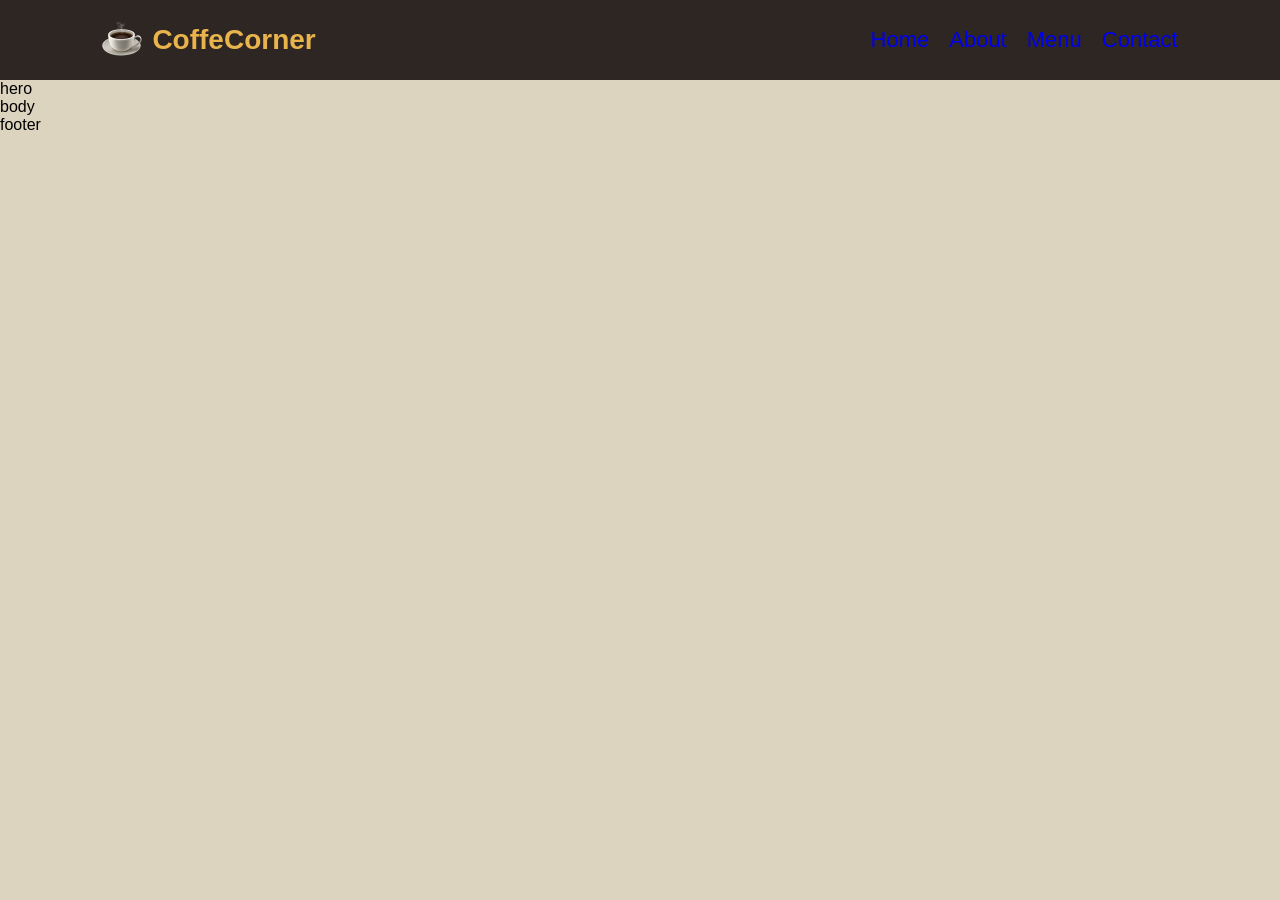
==== index.html @ d04063a1 "coffee-webapp-practise" ====
<!DOCTYPE html>
<html lang="en">

<head>
    <meta charset="UTF-8">
    <meta name="viewport" content="width=device-width, initial-scale=1.0">
    <title>Noman</title>
    <link rel="stylesheet" href="./public/style.css">
</head>

<body>
    <nav class="nav-content">
        <div class="logo">
            <img src="./image/cup.png" alt="CUP">
            <h2>CoffeCorner</h2>
        </div>
        <ul class="nav-menu">
            <li><a href="#">Home</a></li>
            <li><a href="#">About</a></li>
            <li><a href="#">Menu</a></li>
            <li><a href="#">Contact</a></li>
        </ul>
    </nav>
    <header>
        hero
    </header>
    <main>
        body
    </main>
    <footer>
        footer
    </footer>
</body>

</html>
---- public/style.css ----
*{
    margin: 0;
    padding: 0;
}
body{
    background-color: #ddd4bf;
    font-family: Helvetica, sans-serif;
}
nav{
    display: flex;
    justify-content: space-between;
    align-items: center;
    padding: 20px 8%;
    background-color: #2E2622;

}
.logo{
    display: flex;
    align-items: center;
    gap: 10px;
}
.nav-menu{
    display: flex;
    justify-content: space-between;
    gap: 20px;
    align-items: center;
}
nav .nav-menu li{
    list-style: none;
    font-size: 22px;
}
nav .nav-menu li a{
    text-decoration: none;
}
.nav-content .logo h2{
    font-size: 28px;
    color: #E9B44C;
}
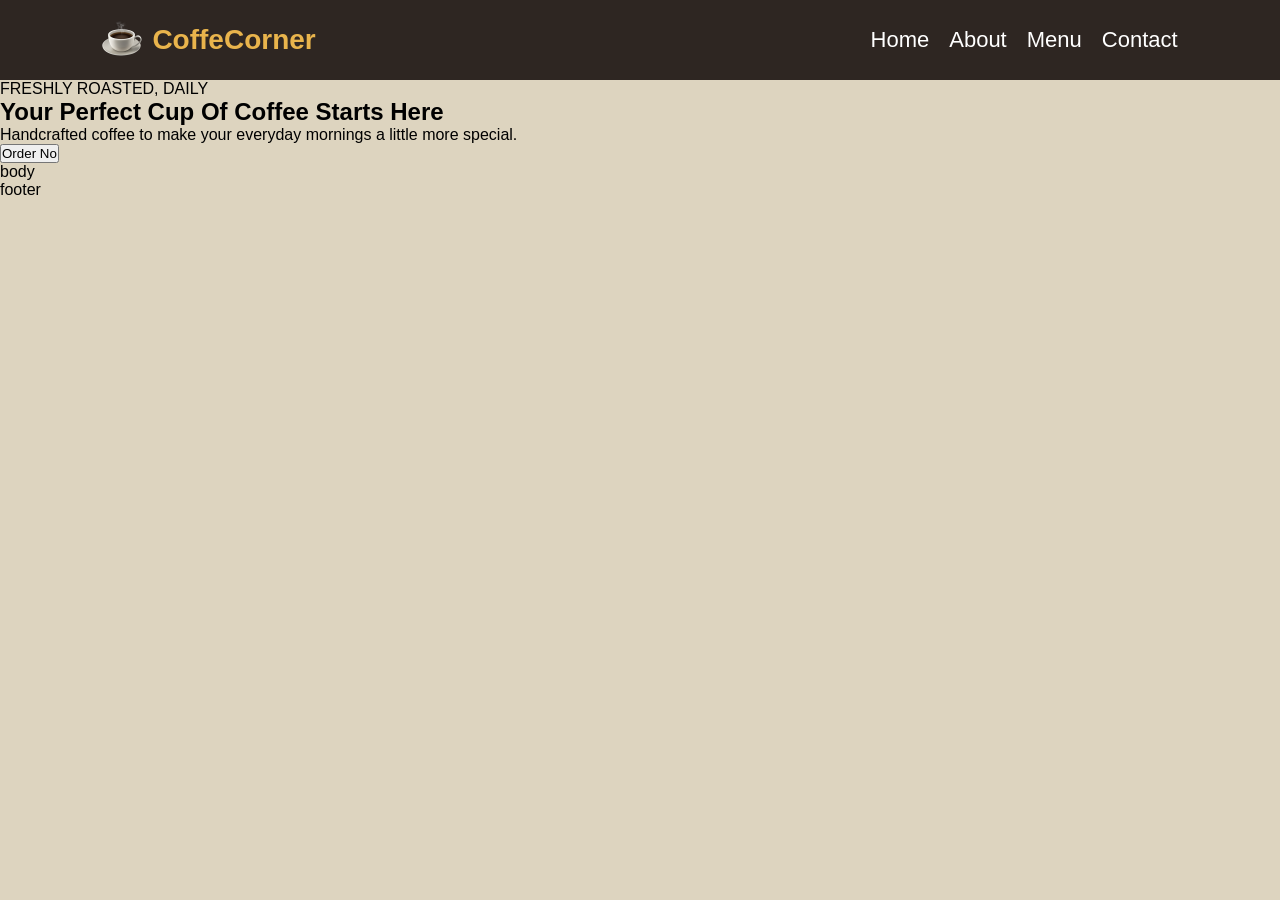
==== commit f7c40a86: "nav complete" ====
--- a/index.html
+++ b/index.html
@@ -22,7 +22,15 @@
         </ul>
     </nav>
     <header>
-        hero
+        <div class="hero-text">
+            <span>FRESHLY ROASTED, DAILY</span>
+            <h2>Your Perfect Cup Of Coffee
+                Starts Here</h2>
+                <p>Handcrafted coffee to make your everyday mornings a little more
+special.</p>
+<button>Order No</button>
+        </div>
+
     </header>
     <main>
         body
--- a/public/style.css
+++ b/public/style.css
@@ -31,8 +31,9 @@
 }
 nav .nav-menu li a{
     text-decoration: none;
+    color: white;
 }
-.nav-content .logo h2{
+nav .logo h2{
     font-size: 28px;
     color: #E9B44C;
 }
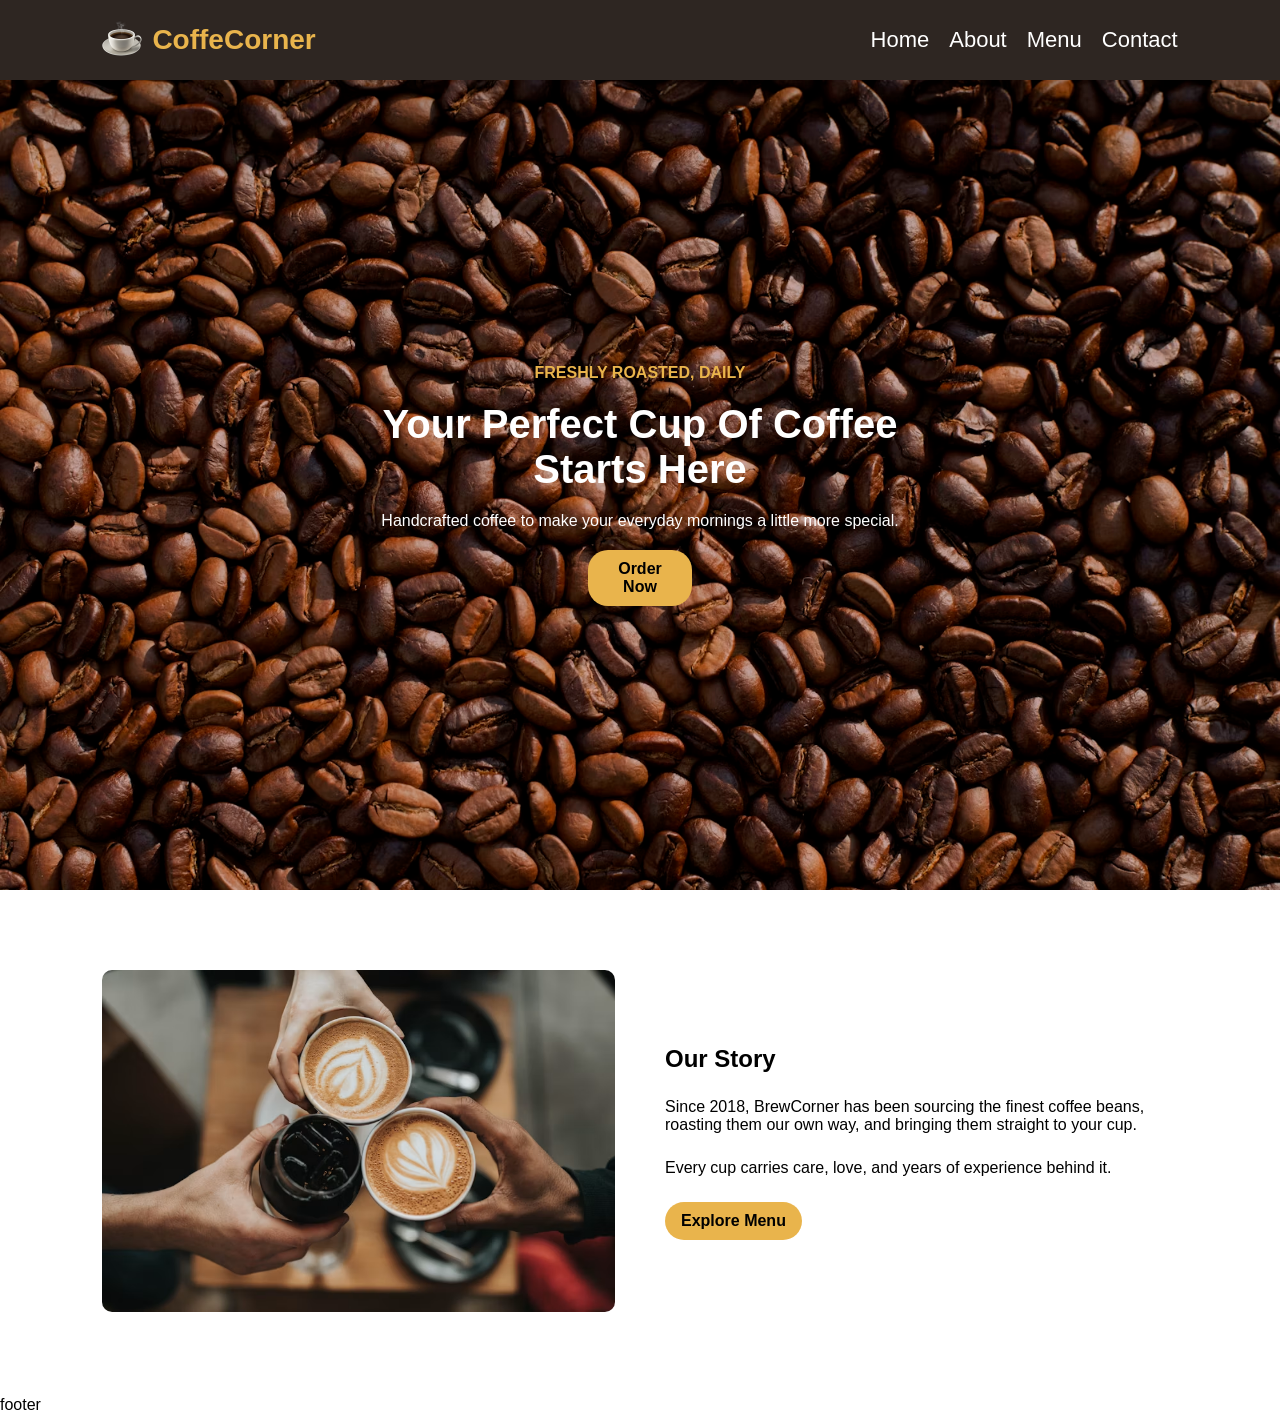
==== commit 712aa195: "box section complete" ====
--- a/index.html
+++ b/index.html
@@ -24,16 +24,29 @@
     <header>
         <div class="hero-text">
             <span>FRESHLY ROASTED, DAILY</span>
-            <h2>Your Perfect Cup Of Coffee
+            <h2>Your Perfect Cup Of Coffee <br>
                 Starts Here</h2>
-                <p>Handcrafted coffee to make your everyday mornings a little more
-special.</p>
-<button>Order No</button>
+            <p>Handcrafted coffee to make your everyday mornings a little more
+                special.</p>
+            <button class="btn">Order Now</button>
         </div>
 
     </header>
     <main>
-        body
+        <section>
+            <div class="box-content">
+                <div class="box-img">
+                    <img src="./image/our-story.avif" alt="">
+                </div>
+                <div class="box-text">
+                    <h2>Our Story</h2>
+                    <p>Since 2018, BrewCorner has been sourcing the finest coffee beans, roasting them
+                        our own way, and bringing them straight to your cup.</p>
+                    <p>Every cup carries care, love, and years of experience behind it.</p>
+                   <div> <button class="btn">Explore Menu</button></div>
+                </div>
+            </div>
+        </section>
     </main>
     <footer>
         footer
--- a/public/style.css
+++ b/public/style.css
@@ -1,39 +1,99 @@
-*{
-    margin: 0;
-    padding: 0;
+* {
+  margin: 0;
+  padding: 0;
 }
-body{
-    background-color: #ddd4bf;
-    font-family: Helvetica, sans-serif;
+body {
+  /* background-color: #ddd4bf; */
+  font-family: Helvetica, sans-serif;
 }
-nav{
-    display: flex;
-    justify-content: space-between;
-    align-items: center;
-    padding: 20px 8%;
-    background-color: #2E2622;
+nav {
+  display: flex;
+  justify-content: space-between;
+  align-items: center;
+  padding: 20px 8%;
+  background-color: #2e2622;
+}
+.logo {
+  display: flex;
+  align-items: center;
+  gap: 10px;
+}
+.nav-menu {
+  display: flex;
+  justify-content: space-between;
+  gap: 20px;
+  align-items: center;
+}
+nav .nav-menu li {
+  list-style: none;
+  font-size: 22px;
+}
+nav .nav-menu li a {
+  text-decoration: none;
+  color: white;
+}
+nav .logo h2 {
+  font-size: 28px;
+  color: #e9b44c;
+}
+.btn {
+  padding: 10px 16px;
+  border-radius: 20px;
+  border-style: none;
+  background-color: #e9b44c;
+  font-size: 16px;
+  font-weight: 700;
+  cursor: pointer;
+}
+/* hero section s */
+header {
+  background-image: url(../image/bg-image.avif);
+  height: 90vh;
+  background-size: cover;
+  background-repeat: no-repeat;
+  background-position: center;
+  display: grid;
+  align-items: center;
+}
+.hero-text {
+  display: grid;
+  justify-content: center;
+  color: white;
+  gap: 20px;
+  text-align: center;
+}
+header .hero-text span {
+  color: #e9b44c;
+  font-weight: 600;
+}
+header .hero-text h2 {
+  font-weight: 800;
+  font-size: 40px;
+}
+.hero-text button {
+  width: 20%;
+  margin-left: 40%;
+}
 
+section{
+    padding: 80px 8%;
 }
-.logo{
-    display: flex;
-    align-items: center;
-    gap: 10px;
+.box-content {
+  display: grid;
+  grid-template-columns: repeat(2, 1fr);
+  justify-content: center;
+  align-items: center;
+  gap: 50px;
 }
-.nav-menu{
-    display: flex;
-    justify-content: space-between;
-    gap: 20px;
-    align-items: center;
+
+.box-content .box-img img {
+  width: 100%;
+  border-radius: 10px;
 }
-nav .nav-menu li{
-    list-style: none;
-    font-size: 22px;
-}
-nav .nav-menu li a{
-    text-decoration: none;
-    color: white;
-}
-nav .logo h2{
-    font-size: 28px;
-    color: #E9B44C;
+.box-text {
+  display: flex;
+  flex-direction: column;
+  gap: 25px;
+  justify-content: start;
+  align-items: start;
 }
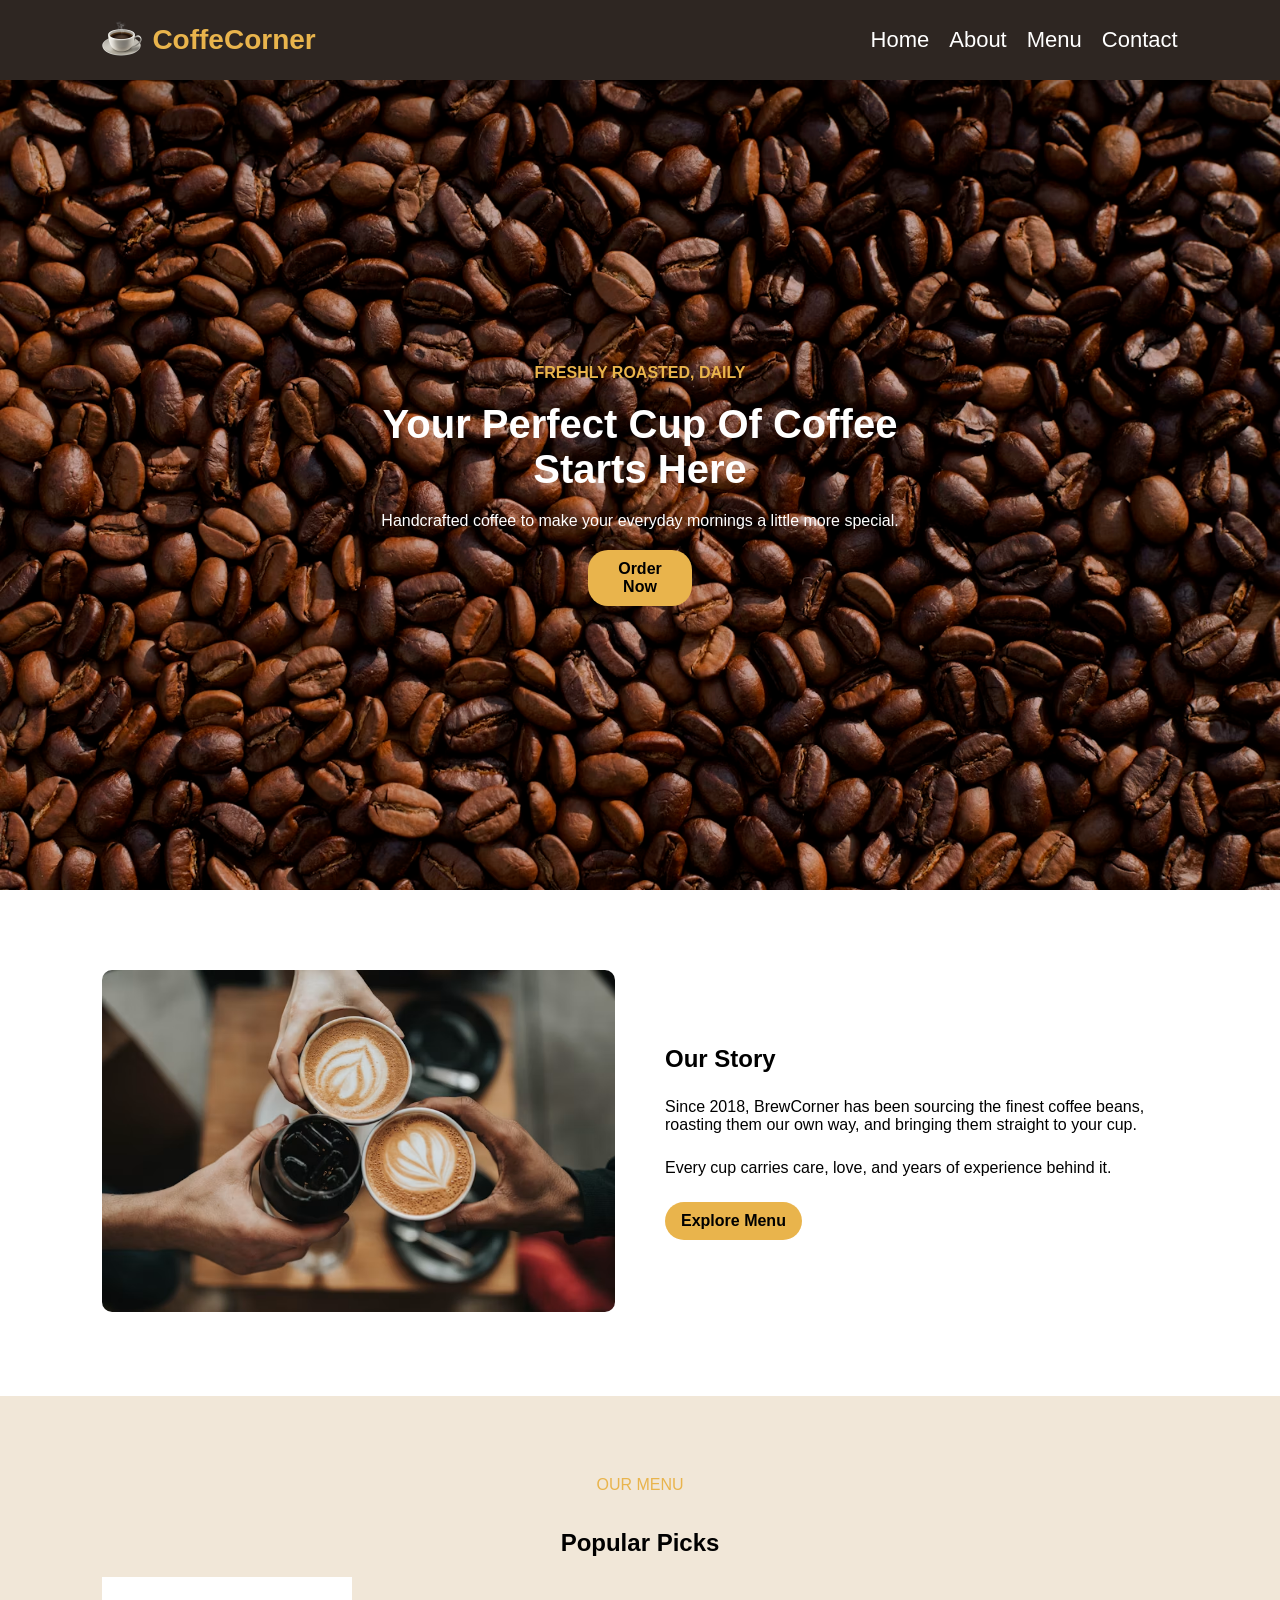
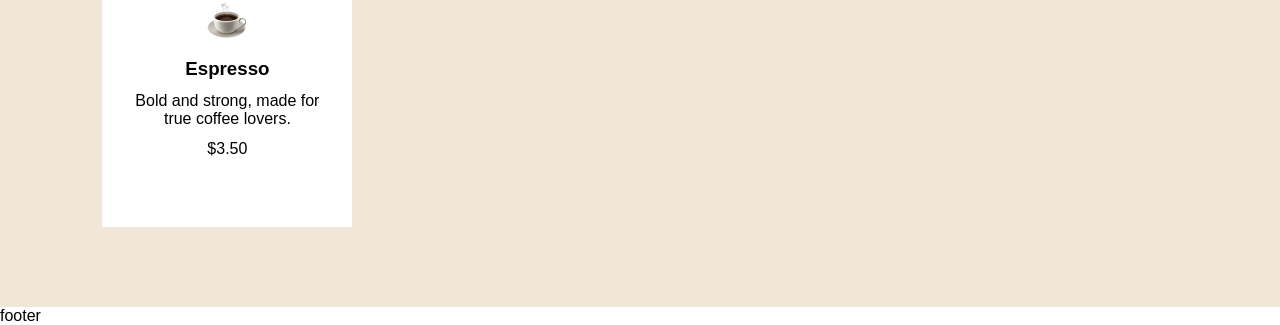
==== commit 5c10255a: "d make complete" ====
--- a/index.html
+++ b/index.html
@@ -43,10 +43,27 @@
                     <p>Since 2018, BrewCorner has been sourcing the finest coffee beans, roasting them
                         our own way, and bringing them straight to your cup.</p>
                     <p>Every cup carries care, love, and years of experience behind it.</p>
-                   <div> <button class="btn">Explore Menu</button></div>
+                    <div> <button class="btn">Explore Menu</button></div>
                 </div>
             </div>
         </section>
+        <div class="popular-section">
+            <section>
+                <div class="popular-text">
+                    <span>OUR MENU</span>
+                    <h2>Popular Picks</h2>
+                </div>
+                <div class="card">
+                    <div class="card-content">
+                        <img src="./image/cup.png" alt="Espresso">
+                        <h3>Espresso</h3>
+                        <p>Bold and strong, made for true
+                            coffee lovers.</p>
+                        <p>$3.50</p>
+                    </div>
+                </div>
+            </section>
+        </div>
     </main>
     <footer>
         footer
--- a/public/style.css
+++ b/public/style.css
@@ -96,4 +96,36 @@
   gap: 25px;
   justify-content: start;
   align-items: start;
+}
+
+/* Popular Section  */
+.popular-section{
+  background-color: #F1E7D8;
+}
+.popular-text{
+  text-align: center;
+}
+.popular-text span{
+  font-weight: 400;
+  color: #e9b44c;
+}
+.popular-text h2{
+  margin-top: 35px;
+  margin-bottom: 20px;
+}
+.card .card-content{
+  text-align: center;
+  padding: 25px;
+  background-color: #ffffff;
+  width: 200px;
+  height: 200px;
+}
+.card-content img{
+ padding-bottom: 12px;
+}
+.card-content h3{
+ padding-bottom: 12px;
+}
+.card-content p{
+ padding-bottom: 12px;
 }
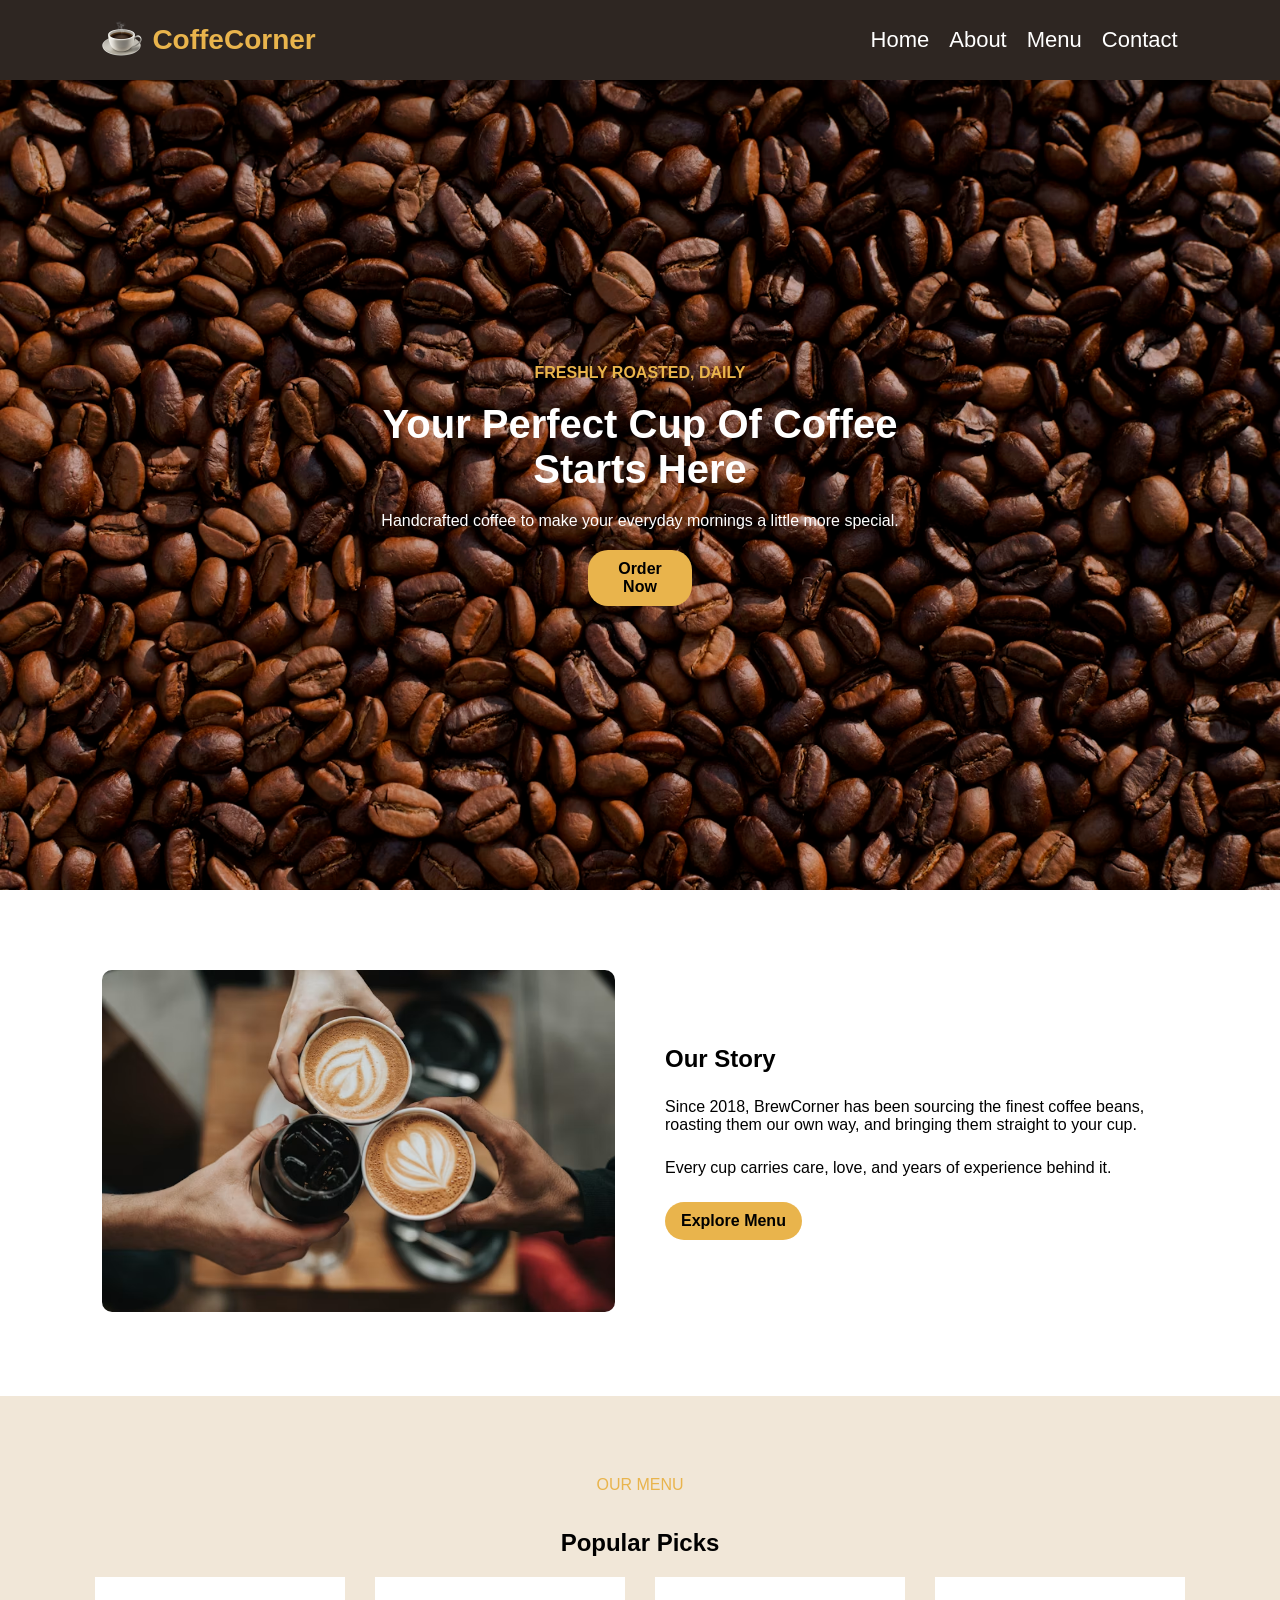
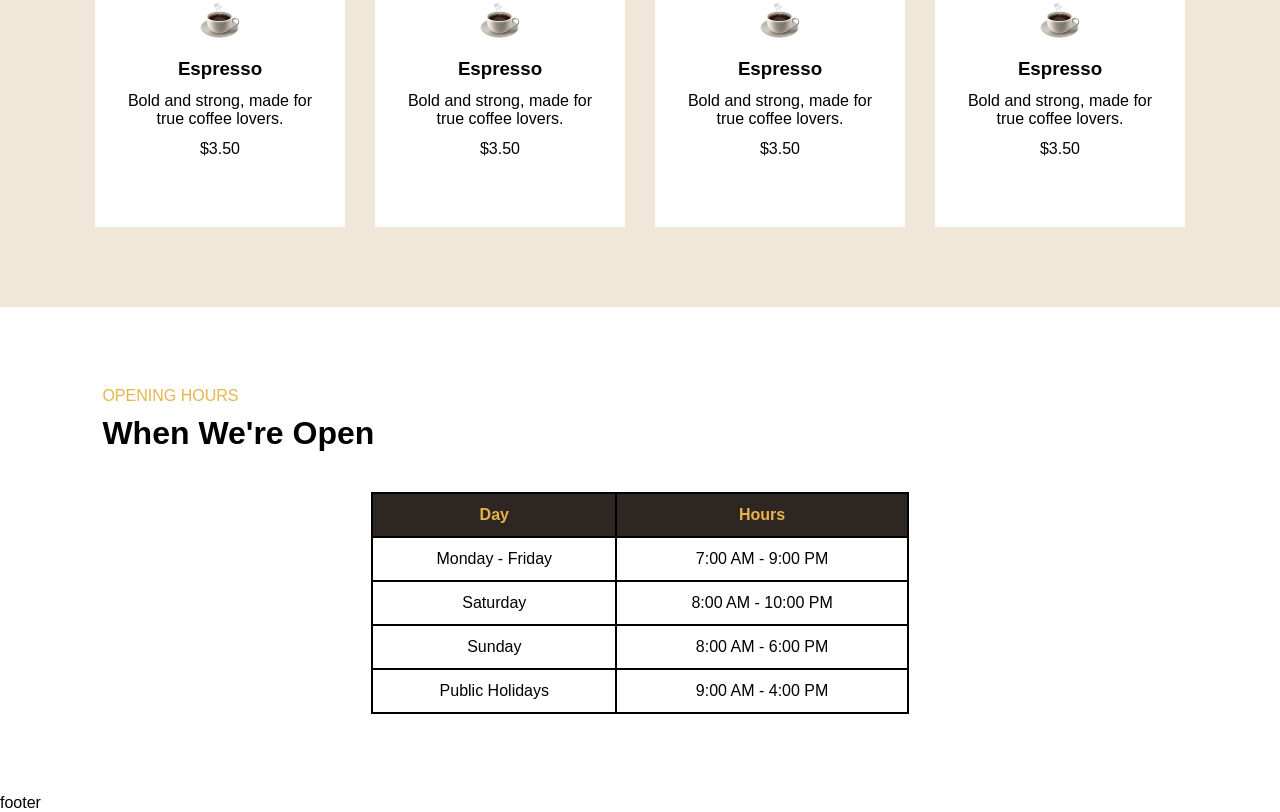
==== commit 780f625a: "table section created" ====
--- a/index.html
+++ b/index.html
@@ -61,9 +61,62 @@
                             coffee lovers.</p>
                         <p>$3.50</p>
                     </div>
+                    <div class="card-content">
+                        <img src="./image/cup.png" alt="Espresso">
+                        <h3>Espresso</h3>
+                        <p>Bold and strong, made for true
+                            coffee lovers.</p>
+                        <p>$3.50</p>
+                    </div>
+                    <div class="card-content">
+                        <img src="./image/cup.png" alt="Espresso">
+                        <h3>Espresso</h3>
+                        <p>Bold and strong, made for true
+                            coffee lovers.</p>
+                        <p>$3.50</p>
+                    </div>
+                    <div class="card-content">
+                        <img src="./image/cup.png" alt="Espresso">
+                        <h3>Espresso</h3>
+                        <p>Bold and strong, made for true
+                            coffee lovers.</p>
+                        <p>$3.50</p>
+                    </div>
                 </div>
             </section>
         </div>
+        <section>
+            <div class="table-text">
+                <span>OPENING HOURS</span>
+                <h2>When We're Open</h2>
+            </div>
+            <table>
+                <thead>
+                    <tr>
+                        <th>Day</th>
+                        <th>Hours</th>
+                    </tr>
+                </thead>
+                <tbody>
+                    <tr>
+                        <td>Monday - Friday</td>
+                        <td>7:00 AM - 9:00 PM</td>
+                    </tr>
+                    <tr>
+                        <td>Saturday</td>
+                        <td>8:00 AM - 10:00 PM</td>
+                    </tr>
+                    <tr>
+                        <td>Sunday</td>
+                        <td>8:00 AM - 6:00 PM</td>
+                    </tr>
+                    <tr>
+                        <td>Public Holidays</td>
+                        <td>9:00 AM - 4:00 PM</td>
+                    </tr>
+                </tbody>
+            </table>
+        </section>
     </main>
     <footer>
         footer
--- a/public/style.css
+++ b/public/style.css
@@ -128,4 +128,39 @@
 }
 .card-content p{
  padding-bottom: 12px;
-}+}
+.card{
+  display: grid;
+  grid-template-columns: repeat(4, 1fr);
+  gap: 30px;
+  justify-content: center;
+  align-items: center;
+}
+/* Table Section  */
+.table `-text{
+  text-align: center;
+}
+.table-text span {
+  font-weight: 400;
+  color: #e9b44c;
+}
+.table-text h2 {
+  margin-top: 10px;
+  font-size: 32px;
+}
+table{
+  border: 2px solid black;
+  border-collapse: collapse;
+  width: 50%;
+  margin: 0 auto;
+  margin-top: 40px;
+}
+td, th{
+  border: 2px solid black;
+  padding: 12px 8px;
+  text-align: center;
+}
+thead{
+  background-color: #2e2622;
+  color: #e9b44c;
+}
